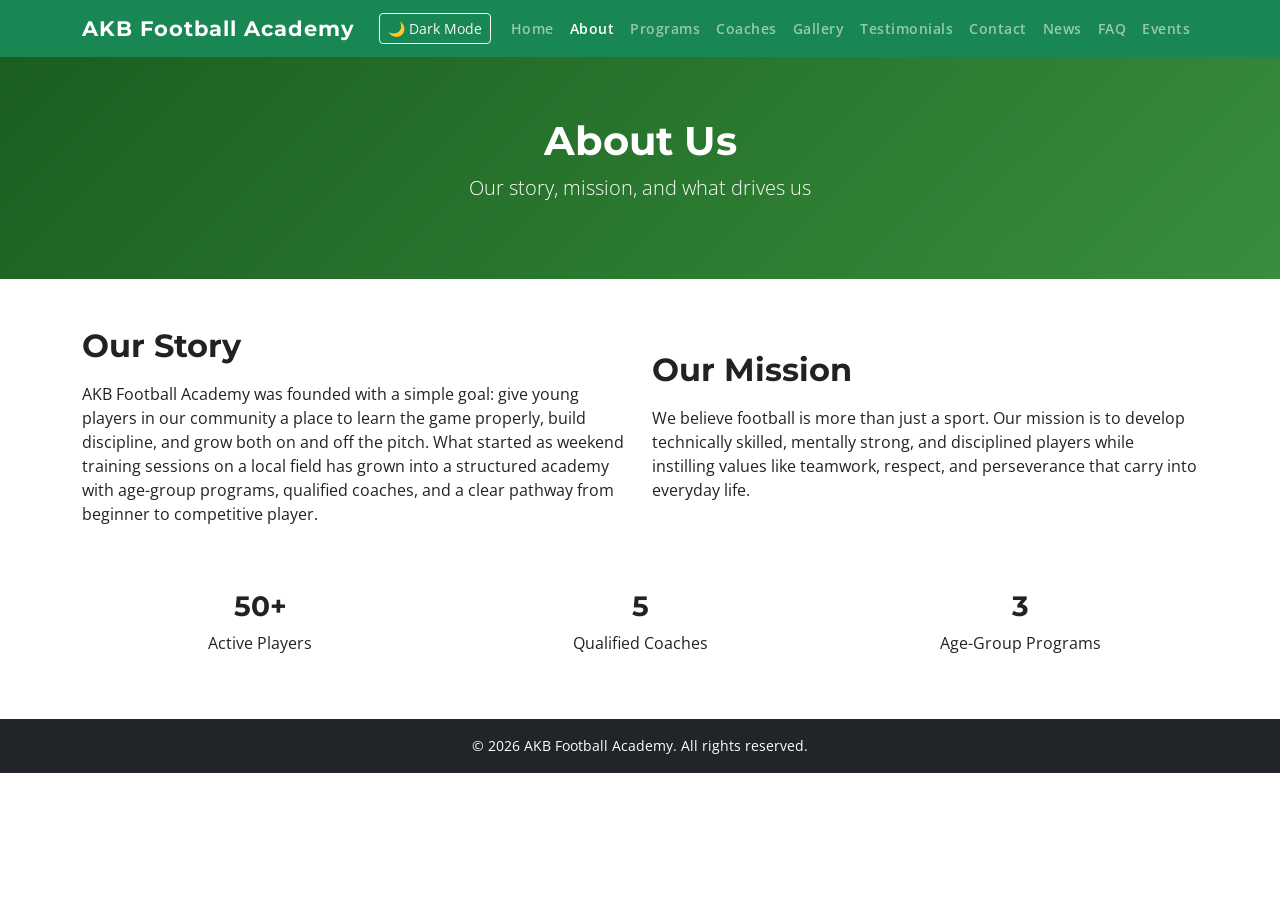
==== about.html @ e0a39520 "Add Bootstrap Icons CDN to all pages" ====
<!DOCTYPE html>
<html lang="en">
<head>
    <meta charset="UTF-8">
    <meta name="viewport" content="width=device-width, initial-scale=1.0">
    <title>About Us - AKB Football Academy</title>

    <link href="https://cdn.jsdelivr.net/npm/bootstrap@5.3.0/dist/css/bootstrap.min.css" rel="stylesheet">
    <link rel="stylesheet" href="https://cdn.jsdelivr.net/npm/bootstrap-icons@1.11.0/font/bootstrap-icons.css">
    <link rel="stylesheet" href="css/style.css">
</head>
<body>

    <nav class="navbar navbar-expand-lg navbar-dark bg-success">
        <div class="container">
            <a class="navbar-brand" href="index.html">AKB Football Academy</a>
            <button class="btn btn-sm btn-outline-light ms-2" id="darkModeToggle">🌙 Dark Mode</button>
            <button class="navbar-toggler" type="button" data-bs-toggle="collapse" data-bs-target="#navMenu">
                <span class="navbar-toggler-icon"></span>
            </button>
            <div class="collapse navbar-collapse" id="navMenu">
                <ul class="navbar-nav ms-auto">
                    <li class="nav-item"><a class="nav-link" href="index.html">Home</a></li>
                    <li class="nav-item"><a class="nav-link active" href="about.html">About</a></li>
                    <li class="nav-item"><a class="nav-link" href="programs.html">Programs</a></li>
                    <li class="nav-item"><a class="nav-link" href="coaches.html">Coaches</a></li>
                    <li class="nav-item"><a class="nav-link" href="gallery.html">Gallery</a></li>
                    <li class="nav-item"><a class="nav-link" href="testimonials.html">Testimonials</a></li>
                    <li class="nav-item"><a class="nav-link" href="contact.html">Contact</a></li>
                    <li class="nav-item"><a class="nav-link" href="news.html">News</a></li>
                    <li class="nav-item"><a class="nav-link" href="faq.html">FAQ</a></li>
                    <li class="nav-item"><a class="nav-link" href="events.html">Events</a></li>
                </ul>
            </div>
        </div>
    </nav>

   <div class="page-header text-center"> 
        <div class="container">
            <h1>About Us</h1>
            <p class="lead">Our story, mission, and what drives us</p>
        </div>
    </div>

    <section class="container py-5">
        <div class="row align-items-center">
            <div class="col-md-6">
                <h2>Our Story</h2>
                <p class="mt-3">
                    AKB Football Academy was founded with a simple goal: give young
                    players in our community a place to learn the game properly,
                    build discipline, and grow both on and off the pitch. What
                    started as weekend training sessions on a local field has grown
                    into a structured academy with age-group programs, qualified
                    coaches, and a clear pathway from beginner to competitive player.
                </p>
            </div>
            <div class="col-md-6">
                <h2>Our Mission</h2>
                <p class="mt-3">
                    We believe football is more than just a sport. Our mission is to
                    develop technically skilled, mentally strong, and disciplined
                    players while instilling values like teamwork, respect, and
                    perseverance that carry into everyday life.
                </p>
            </div>
        </div>

        <div class="row text-center mt-5">
            <div class="col-md-4">
                <h3>50+</h3>
                <p>Active Players</p>
            </div>
            <div class="col-md-4">
                <h3>5</h3>
                <p>Qualified Coaches</p>
            </div>
            <div class="col-md-4">
                <h3>3</h3>
                <p>Age-Group Programs</p>
            </div>
        </div>
    </section>

    <footer class="bg-dark text-white text-center py-3">
        <p class="mb-0">&copy; 2026 AKB Football Academy. All rights reserved.</p>
    </footer>

    <script src="https://cdn.jsdelivr.net/npm/bootstrap@5.3.0/dist/js/bootstrap.bundle.min.js"></script>
    <script src="js/script.js"></script>

</body>
</html>
---- css/style.css ----
/* ===== AKB Football Academy - Main Stylesheet ===== */

/* Google Fonts */
@import url('https://fonts.googleapis.com/css2?family=Montserrat:wght@600;700&family=Open+Sans:wght@400;600&display=swap');

/* ===== General ===== */
body {
    font-family: 'Open Sans', Arial, sans-serif;
    color: #222;
}

h1, h2, h3, h4, h5 {
    font-family: 'Montserrat', sans-serif;
    font-weight: 700;
}

/* ===== Navbar ===== */
.navbar-brand {
    font-family: 'Montserrat', sans-serif;
    font-weight: 700;
    font-size: 1.3rem;
    letter-spacing: 1px;
}

.navbar-nav .nav-link {
    font-weight: 600;
    font-size: 0.9rem;
    letter-spacing: 0.5px;
    transition: color 0.2s;
}

.navbar-nav .nav-link:hover {
    color: #ffdd57 !important;
}

/* ===== Hero Banner ===== */
.hero-banner {
    background: linear-gradient(135deg, #1b5e20, #388e3c);
    color: white;
    padding: 90px 0;
}

.hero-banner h1 {
    font-size: 2.8rem;
}

.hero-banner p {
    font-size: 1.2rem;
}

/* ===== Section Headings ===== */
.section-heading {
    font-size: 2rem;
    color: #1b5e20;
    margin-bottom: 1rem;
}

/* ===== Cards ===== */
.card {
    border: none;
    box-shadow: 0 2px 8px rgba(0,0,0,0.1);
    transition: transform 0.2s ease, box-shadow 0.2s ease;
}

.card:hover {
    transform: translateY(-5px);
    box-shadow: 0 6px 16px rgba(0,0,0,0.15);
}

/* ===== Buttons ===== */
.btn-success {
    background-color: #1b5e20;
    border-color: #1b5e20;
}

.btn-success:hover {
    background-color: #145214;
    border-color: #145214;
}

.btn-outline-success {
    color: #1b5e20;
    border-color: #1b5e20;
}

.btn-outline-success:hover {
    background-color: #1b5e20;
    color: white;
}

/* ===== Footer ===== */
footer {
    font-size: 0.9rem;
    margin-top: auto;
}

/* ===== Page Header Banner ===== */
.page-header {
    background: linear-gradient(135deg, #1b5e20, #388e3c);
    color: white;
    padding: 60px 0;
}

/* ===== Accordion ===== */
.accordion-button:not(.collapsed) {
    background-color: #1b5e20;
    color: white;
}

/* ===== Responsive ===== */
@media (max-width: 768px) {
    .hero-banner h1 {
        font-size: 2rem;
    }

    .hero-banner p {
        font-size: 1rem;
    }
}
/* ===== Dark Mode ===== */
body.dark-mode {
    background-color: #121212;
    color: #f0f0f0;
}

body.dark-mode .card {
    background-color: #1e1e1e;
    color: #f0f0f0;
}

body.dark-mode footer {
    background-color: #0a0a0a !important;
}

body.dark-mode .page-header {
    background: linear-gradient(135deg, #0a3d0a, #1b5e20);
}

body.dark-mode .hero-banner {
    background: linear-gradient(135deg, #0a3d0a, #1b5e20);
}

body.dark-mode .accordion-item {
    background-color: #1e1e1e;
    color: #f0f0f0;
}

body.dark-mode .accordion-button {
    background-color: #2a2a2a;
    color: #f0f0f0;
}
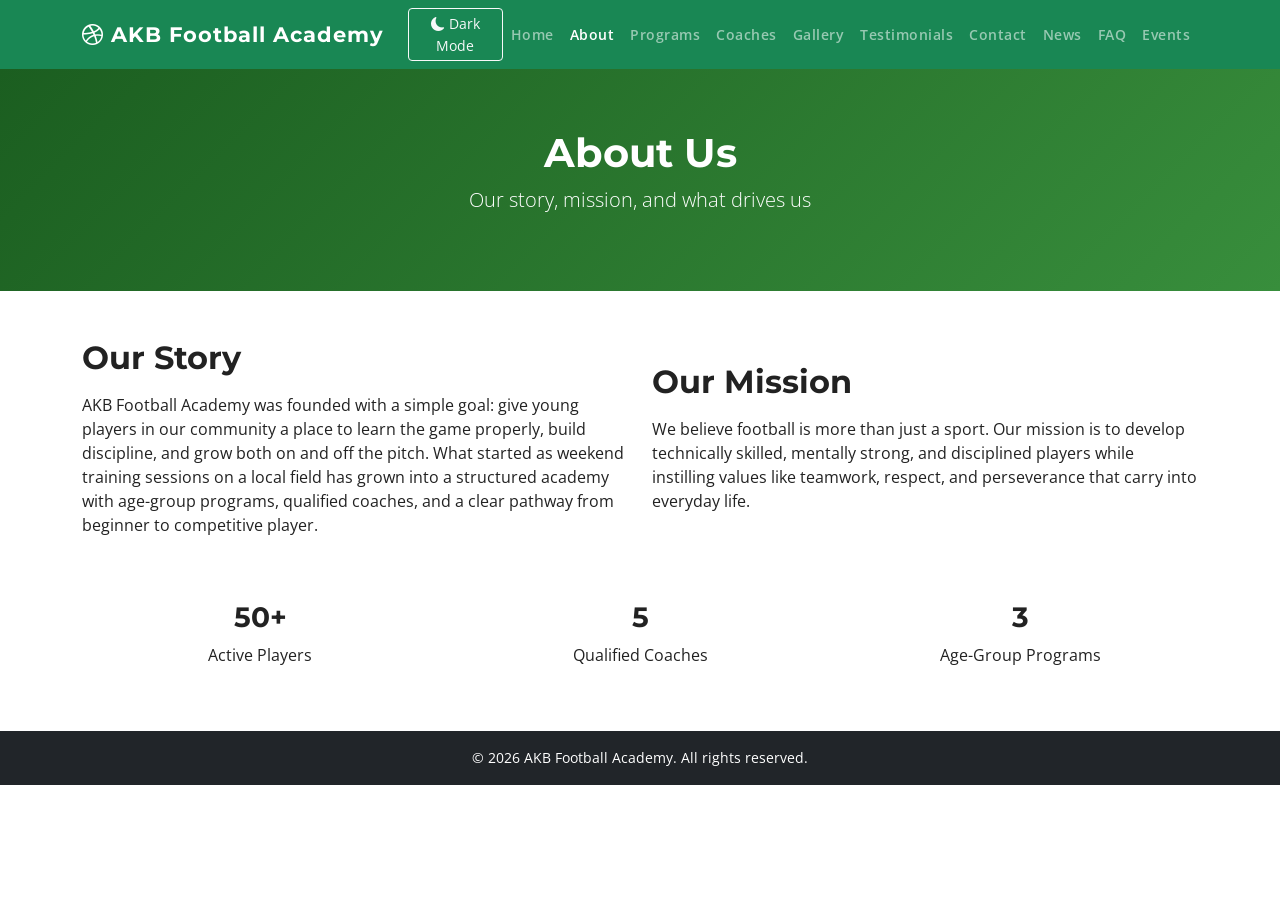
==== commit d8f4fa1f: "Add Bootstrap icons to navbar brand and dark mode button" ====
--- a/about.html
+++ b/about.html
@@ -13,8 +13,8 @@
 
     <nav class="navbar navbar-expand-lg navbar-dark bg-success">
         <div class="container">
-            <a class="navbar-brand" href="index.html">AKB Football Academy</a>
-            <button class="btn btn-sm btn-outline-light ms-2" id="darkModeToggle">🌙 Dark Mode</button>
+           <a class="navbar-brand" href="index.html"><i class="bi bi-dribbble"></i> AKB Football Academy</a>
+            <button class="btn btn-sm btn-outline-light ms-2" id="darkModeToggle"><i class="bi bi-moon-fill"></i> Dark Mode</button>
             <button class="navbar-toggler" type="button" data-bs-toggle="collapse" data-bs-target="#navMenu">
                 <span class="navbar-toggler-icon"></span>
             </button>
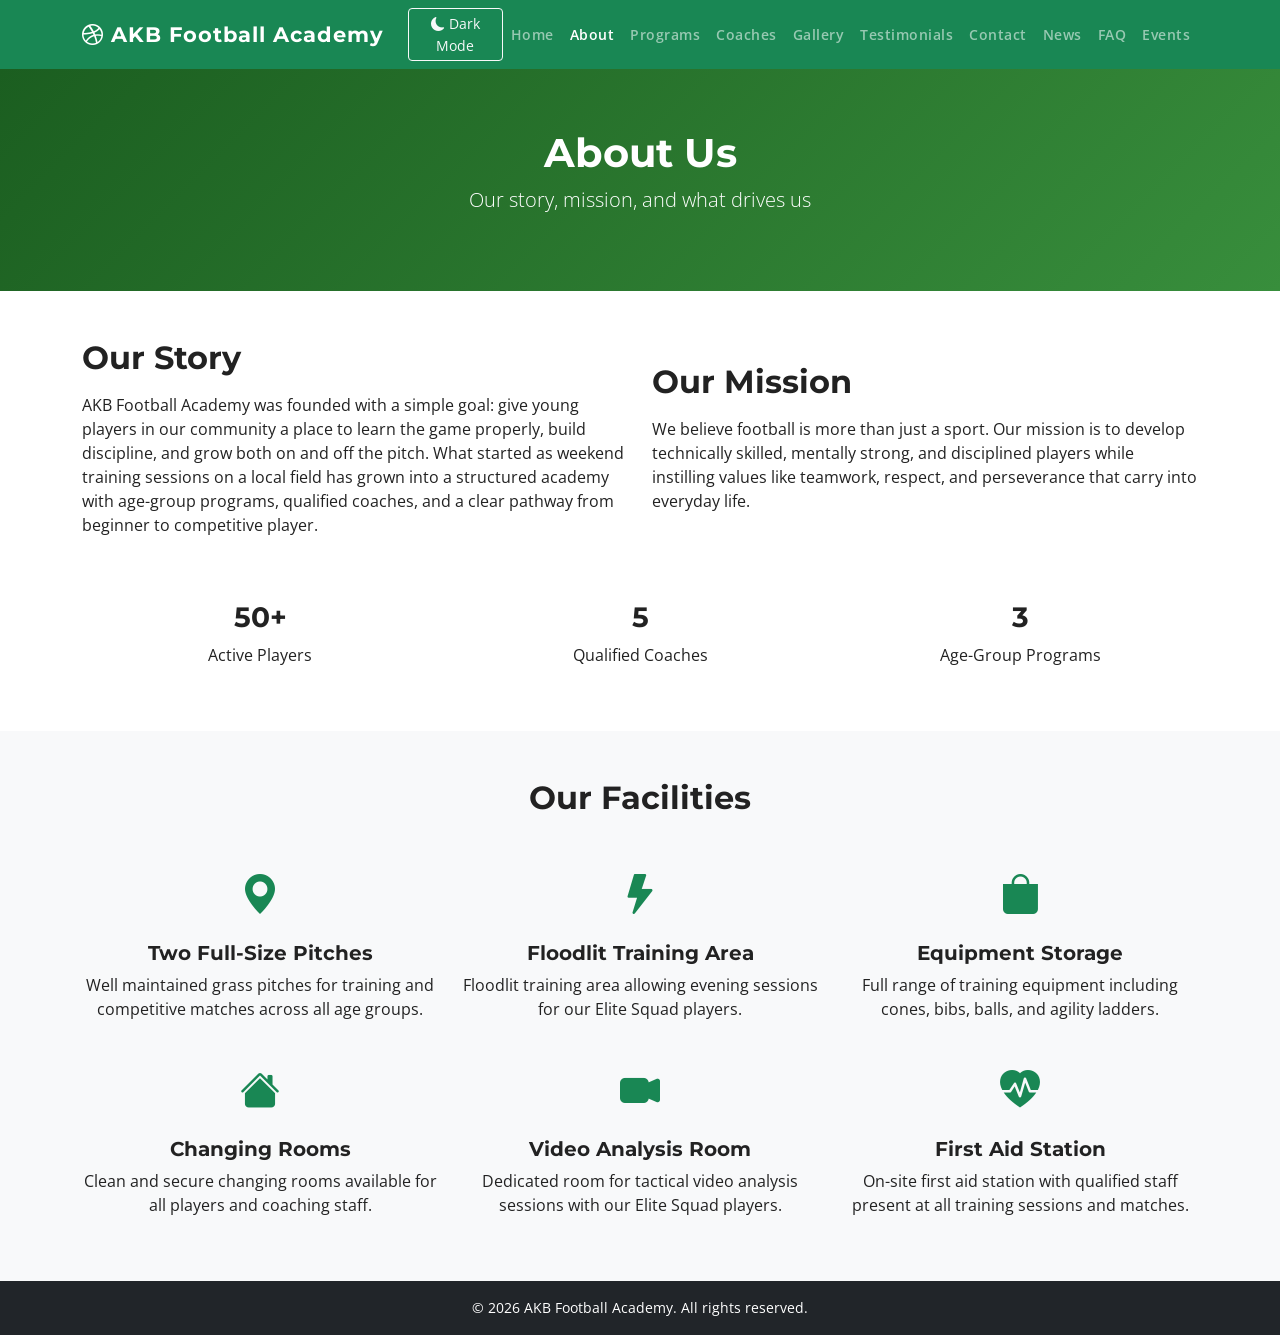
==== commit 696396d3: "Add facilities section to about page with icons" ====
--- a/about.html
+++ b/about.html
@@ -81,10 +81,48 @@
             </div>
         </div>
     </section>
-
+<!-- Facilities Section -->
+    <section class="bg-light py-5">
+        <div class="container">
+            <h2 class="text-center mb-5">Our Facilities</h2>
+            <div class="row g-4 text-center">
+                <div class="col-md-4">
+                    <i class="bi bi-geo-alt-fill text-success" style="font-size: 2.5rem;"></i>
+                    <h5 class="mt-3">Two Full-Size Pitches</h5>
+                    <p>Well maintained grass pitches for training and competitive matches across all age groups.</p>
+                </div>
+                <div class="col-md-4">
+                    <i class="bi bi-lightning-fill text-success" style="font-size: 2.5rem;"></i>
+                    <h5 class="mt-3">Floodlit Training Area</h5>
+                    <p>Floodlit training area allowing evening sessions for our Elite Squad players.</p>
+                </div>
+                <div class="col-md-4">
+                    <i class="bi bi-bag-fill text-success" style="font-size: 2.5rem;"></i>
+                    <h5 class="mt-3">Equipment Storage</h5>
+                    <p>Full range of training equipment including cones, bibs, balls, and agility ladders.</p>
+                </div>
+                <div class="col-md-4">
+                    <i class="bi bi-house-fill text-success" style="font-size: 2.5rem;"></i>
+                    <h5 class="mt-3">Changing Rooms</h5>
+                    <p>Clean and secure changing rooms available for all players and coaching staff.</p>
+                </div>
+                <div class="col-md-4">
+                    <i class="bi bi-camera-video-fill text-success" style="font-size: 2.5rem;"></i>
+                    <h5 class="mt-3">Video Analysis Room</h5>
+                    <p>Dedicated room for tactical video analysis sessions with our Elite Squad players.</p>
+                </div>
+                <div class="col-md-4">
+                    <i class="bi bi-heart-pulse-fill text-success" style="font-size: 2.5rem;"></i>
+                    <h5 class="mt-3">First Aid Station</h5>
+                    <p>On-site first aid station with qualified staff present at all training sessions and matches.</p>
+                </div>
+            </div>
+        </div>
+    </section>
     <footer class="bg-dark text-white text-center py-3">
         <p class="mb-0">&copy; 2026 AKB Football Academy. All rights reserved.</p>
     </footer>
+    
 
     <script src="https://cdn.jsdelivr.net/npm/bootstrap@5.3.0/dist/js/bootstrap.bundle.min.js"></script>
     <script src="js/script.js"></script>
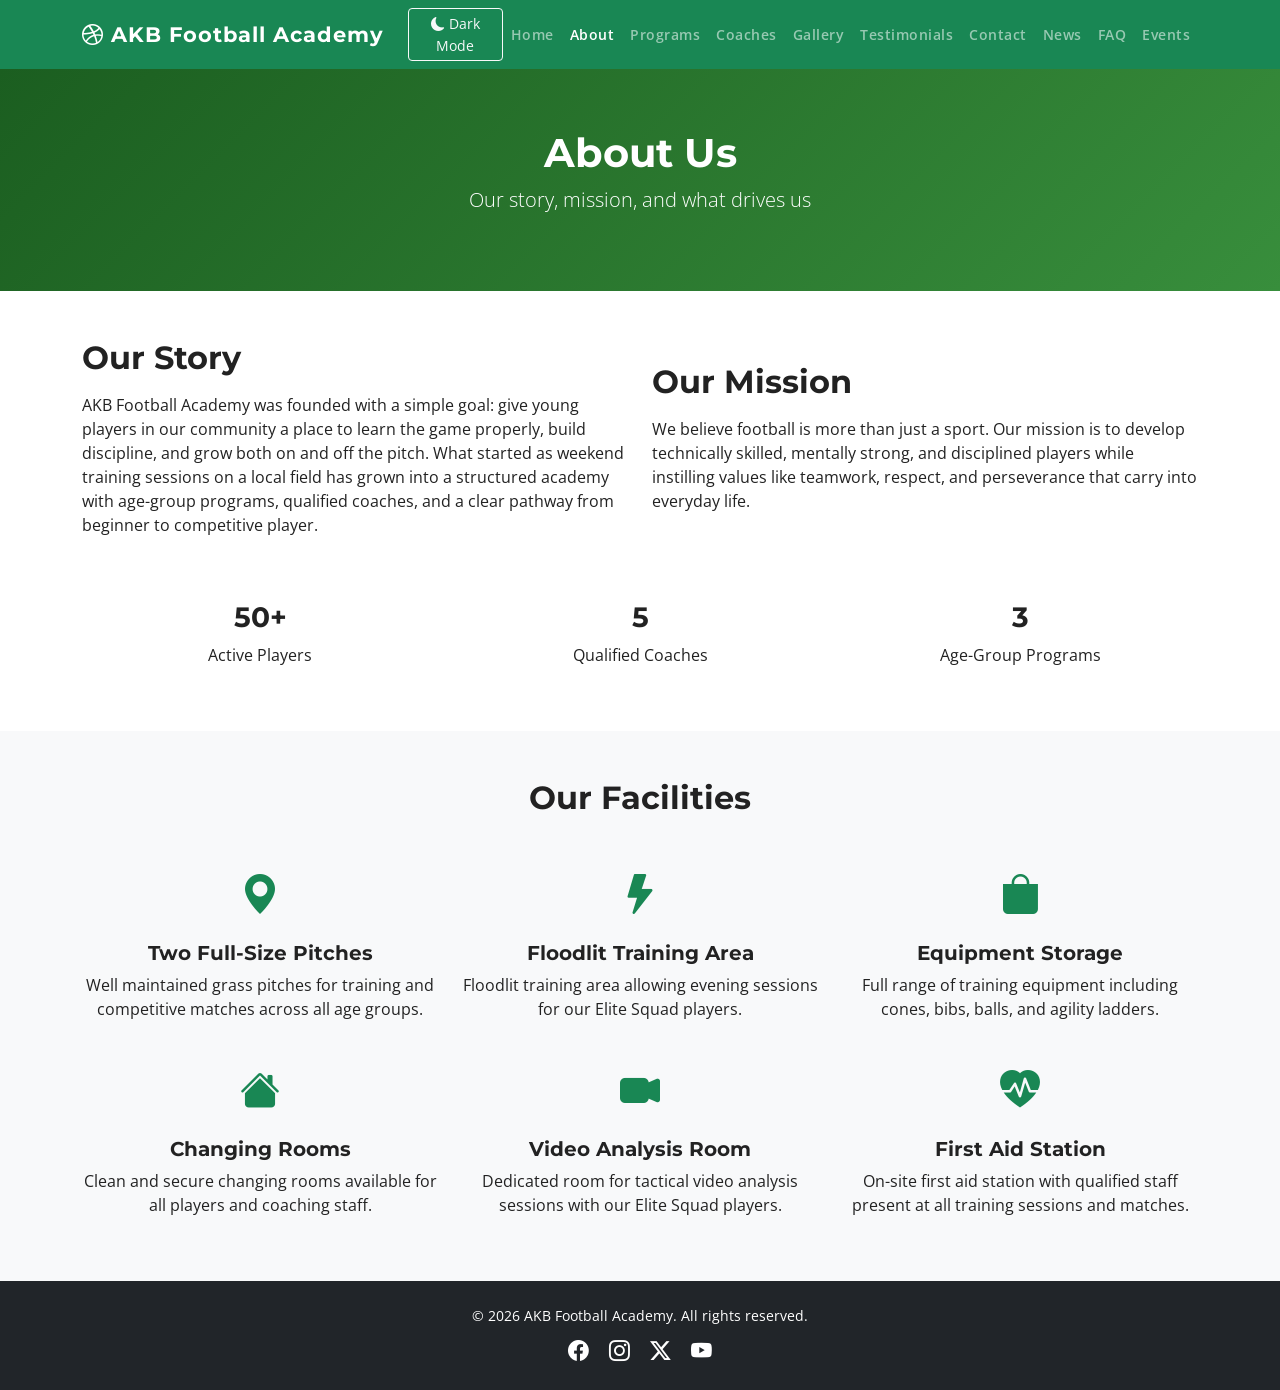
==== commit 477277ad: "Add social media links to footer on all pages" ====
--- a/about.html
+++ b/about.html
@@ -119,8 +119,15 @@
             </div>
         </div>
     </section>
-    <footer class="bg-dark text-white text-center py-3">
-        <p class="mb-0">&copy; 2026 AKB Football Academy. All rights reserved.</p>
+    <button id="backToTop" class="btn btn-success"><i class="bi bi-arrow-up"></i></button>
+   <footer class="bg-dark text-white text-center py-4">
+        <p class="mb-2">&copy; 2026 AKB Football Academy. All rights reserved.</p>
+        <div>
+            <a href="#" class="text-white me-3"><i class="bi bi-facebook" style="font-size: 1.3rem;"></i></a>
+            <a href="#" class="text-white me-3"><i class="bi bi-instagram" style="font-size: 1.3rem;"></i></a>
+            <a href="#" class="text-white me-3"><i class="bi bi-twitter-x" style="font-size: 1.3rem;"></i></a>
+            <a href="#" class="text-white"><i class="bi bi-youtube" style="font-size: 1.3rem;"></i></a>
+        </div>
     </footer>
     
 
--- a/css/style.css
+++ b/css/style.css
@@ -148,4 +148,16 @@
 body.dark-mode .accordion-button {
     background-color: #2a2a2a;
     color: #f0f0f0;
+}
+/* ===== Back to Top Button ===== */
+#backToTop {
+    position: fixed;
+    bottom: 30px;
+    right: 30px;
+    display: none;
+    z-index: 999;
+    border-radius: 50%;
+    width: 45px;
+    height: 45px;
+    font-size: 1.2rem;
 }
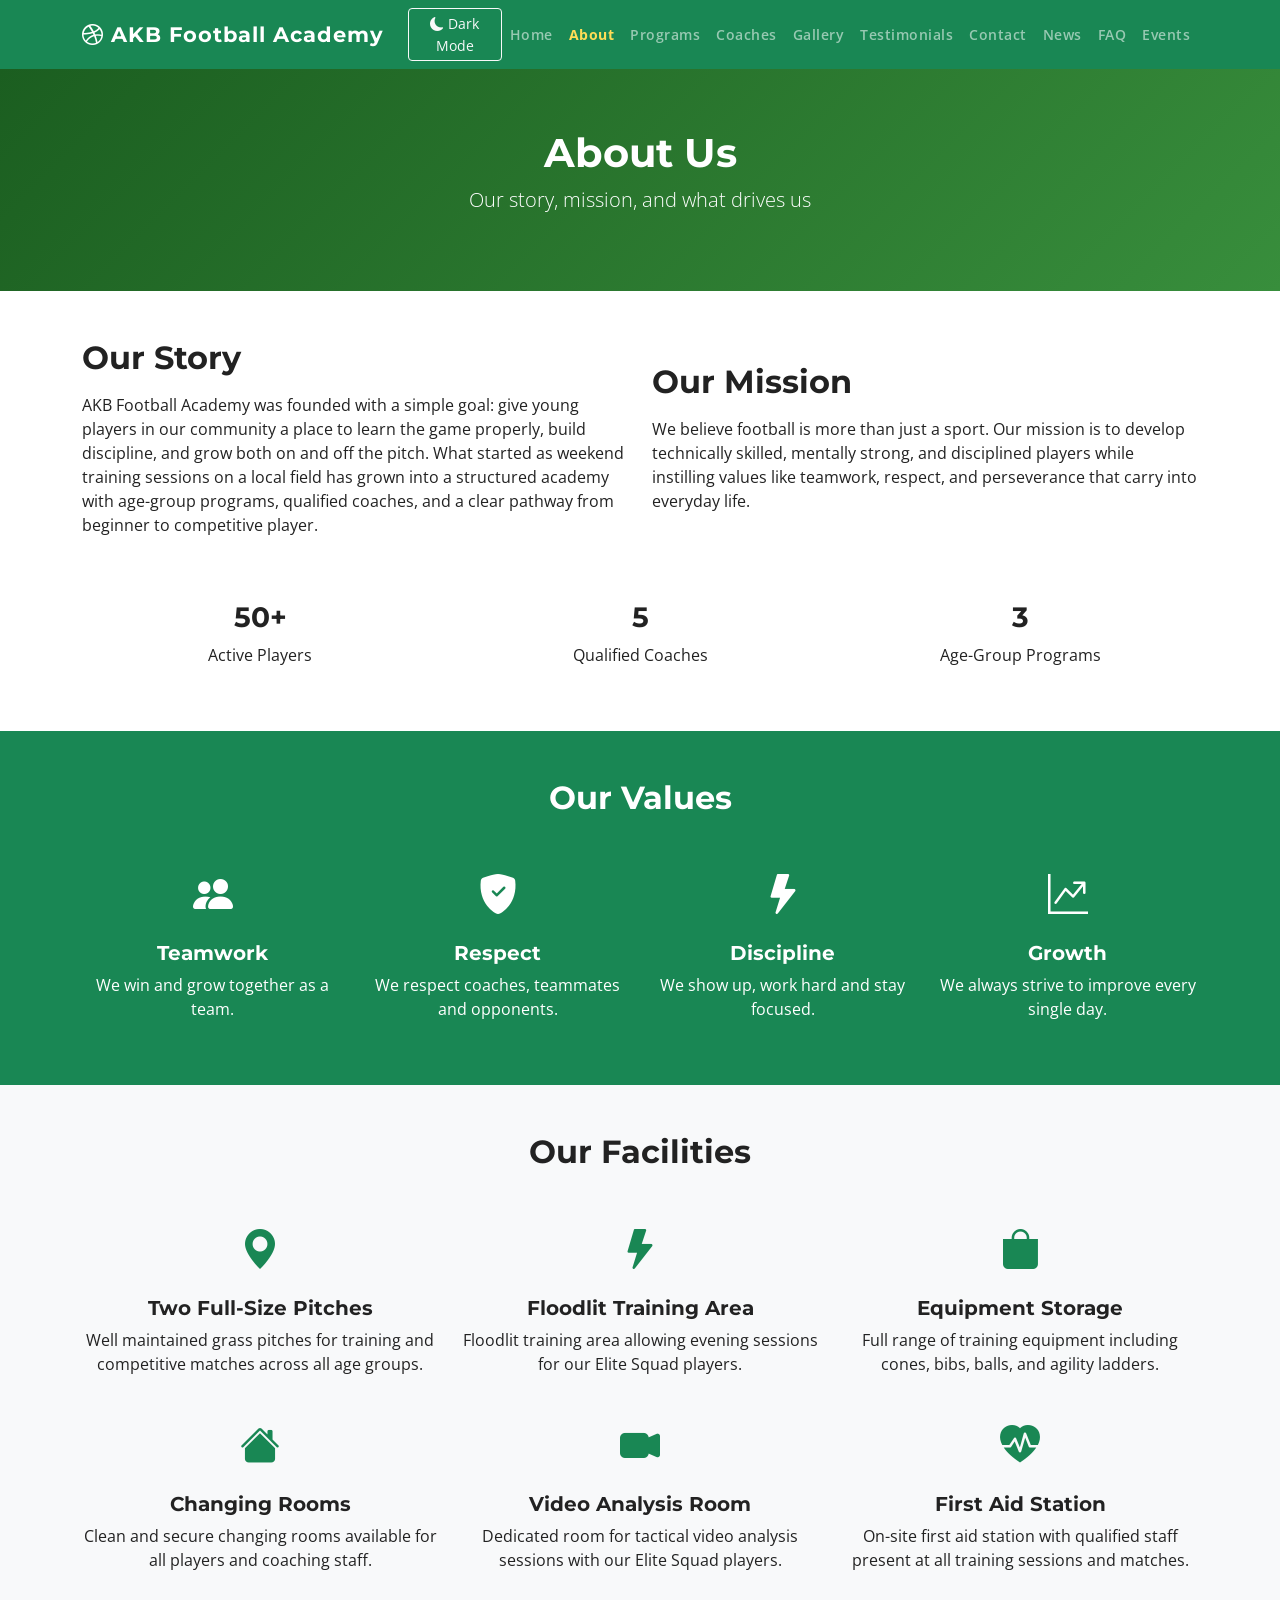
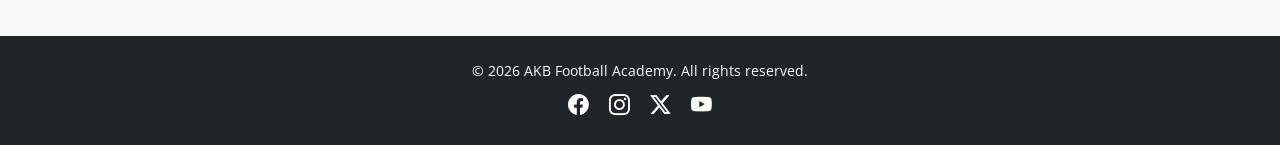
==== commit ef6cd2e1: "Add values section to about page" ====
--- a/about.html
+++ b/about.html
@@ -81,7 +81,35 @@
             </div>
         </div>
     </section>
-<!-- Facilities Section -->
+<!-- Values Section -->
+    <section class="bg-success text-white py-5">
+        <div class="container">
+            <h2 class="text-center mb-5">Our Values</h2>
+            <div class="row g-4 text-center">
+                <div class="col-md-3 col-6">
+                    <i class="bi bi-people-fill" style="font-size: 2.5rem;"></i>
+                    <h5 class="mt-3">Teamwork</h5>
+                    <p>We win and grow together as a team.</p>
+                </div>
+                <div class="col-md-3 col-6">
+                    <i class="bi bi-shield-fill-check" style="font-size: 2.5rem;"></i>
+                    <h5 class="mt-3">Respect</h5>
+                    <p>We respect coaches, teammates and opponents.</p>
+                </div>
+                <div class="col-md-3 col-6">
+                    <i class="bi bi-lightning-fill" style="font-size: 2.5rem;"></i>
+                    <h5 class="mt-3">Discipline</h5>
+                    <p>We show up, work hard and stay focused.</p>
+                </div>
+                <div class="col-md-3 col-6">
+                    <i class="bi bi-graph-up-arrow" style="font-size: 2.5rem;"></i>
+                    <h5 class="mt-3">Growth</h5>
+                    <p>We always strive to improve every single day.</p>
+                </div>
+            </div>
+        </div>
+    </section>
+    <!-- Facilities Section -->
     <section class="bg-light py-5">
         <div class="container">
             <h2 class="text-center mb-5">Our Facilities</h2>
--- a/css/style.css
+++ b/css/style.css
@@ -160,4 +160,36 @@
     width: 45px;
     height: 45px;
     font-size: 1.2rem;
+}
+/* ===== Smooth Scroll ===== */
+html {
+    scroll-behavior: smooth;
+}
+/* ===== Call to Action Section ===== */
+section.bg-success h2 {
+    font-size: 2rem;
+}
+
+/* ===== Stats Section ===== */
+.bg-success h2 {
+    font-size: 2.5rem;
+    font-weight: 700;
+}
+
+/* ===== Card Header ===== */
+.card-header h5 {
+    font-size: 1.1rem;
+    letter-spacing: 0.5px;
+}
+
+/* ===== Nav active link ===== */
+.navbar-nav .nav-link.active {
+    color: #ffdd57 !important;
+    font-weight: 700;
+}
+
+/* ===== Badge styling ===== */
+.badge {
+    font-size: 0.75rem;
+    padding: 5px 10px;
 }
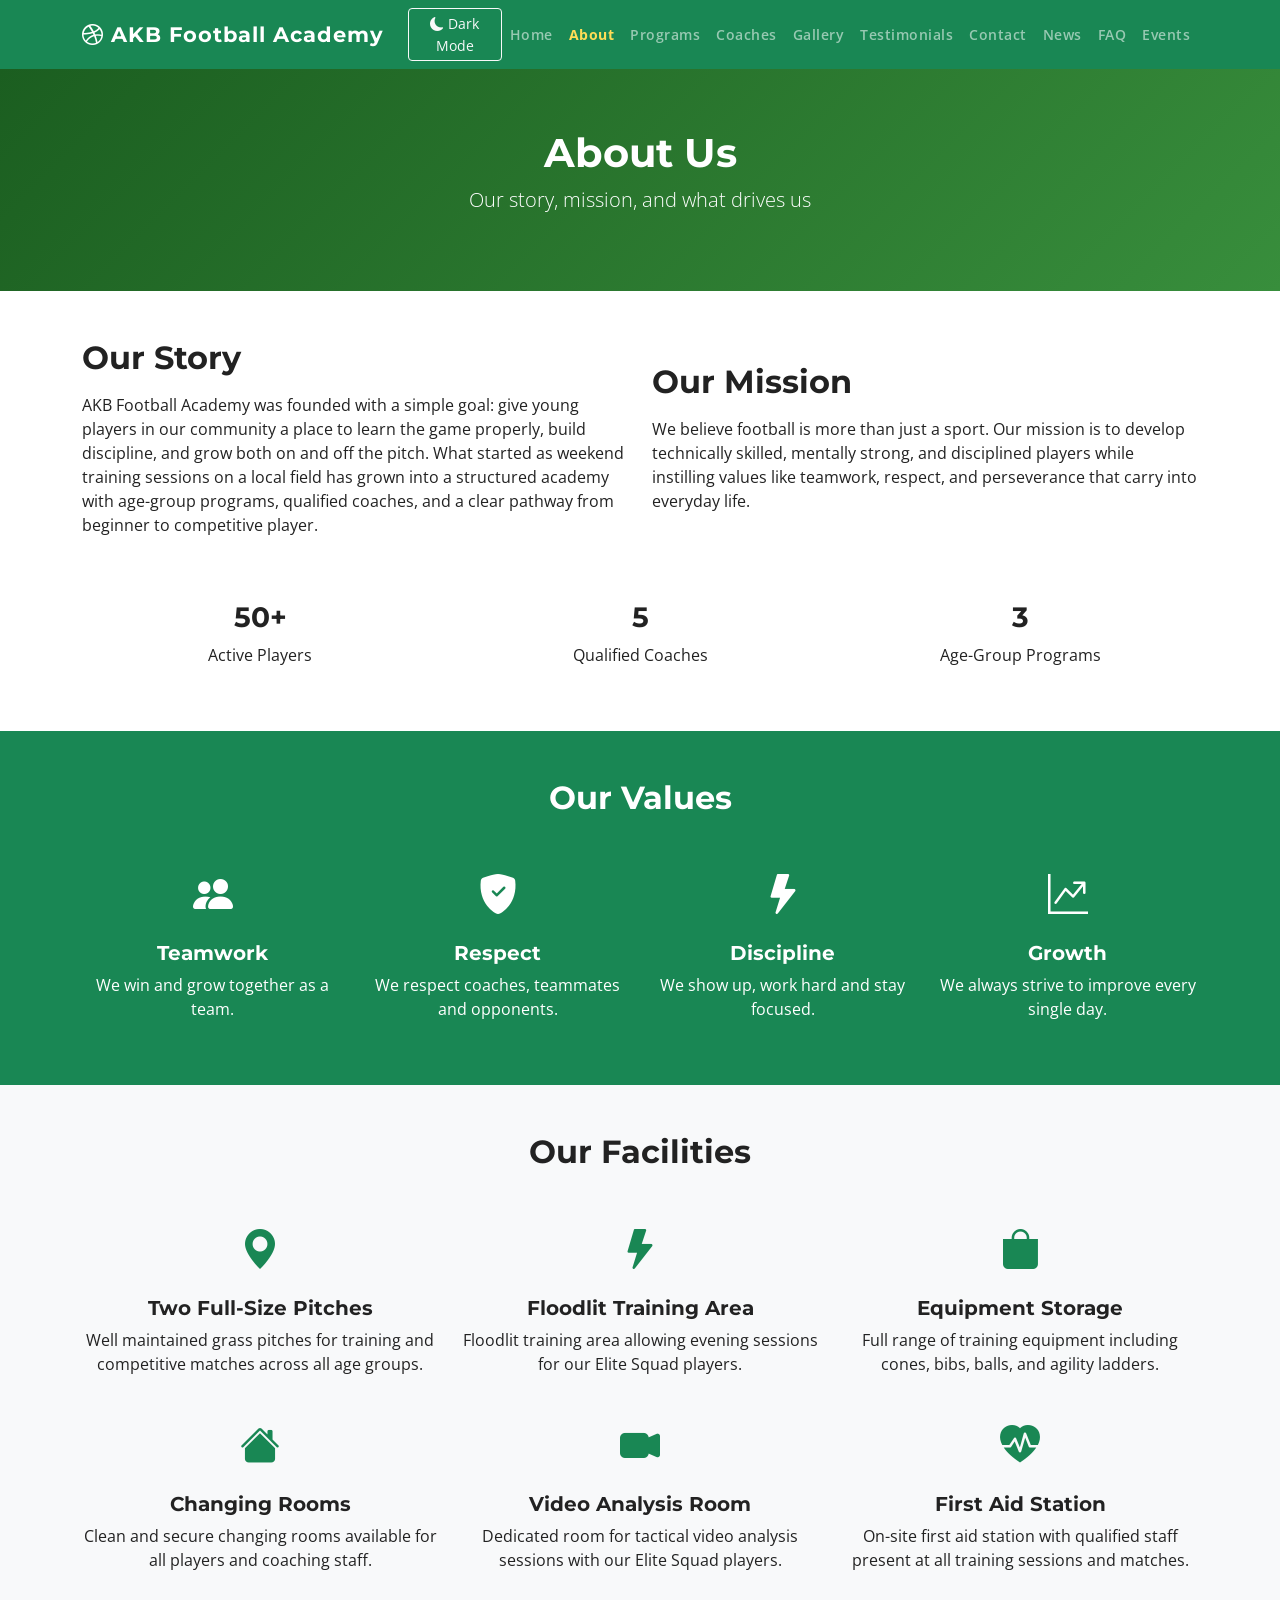
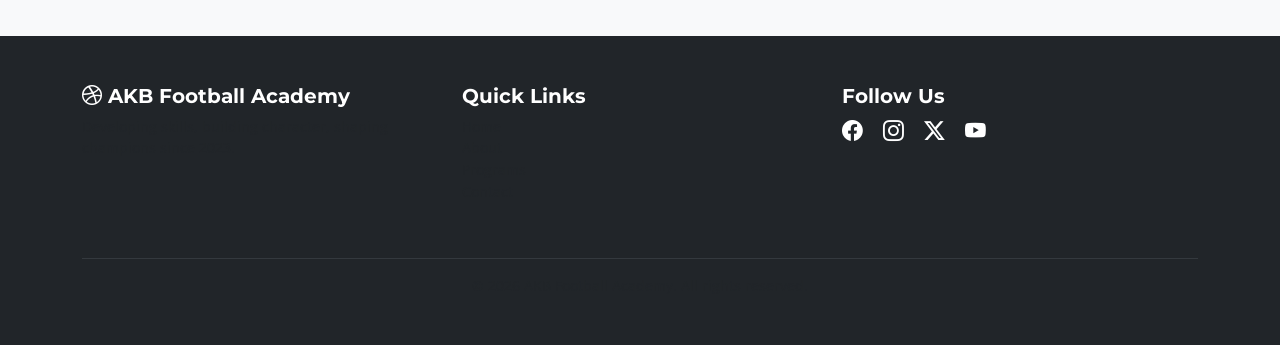
==== commit 120bb531: "Update footer with quick links and improved layout on all pages" ====
--- a/about.html
+++ b/about.html
@@ -148,16 +148,34 @@
         </div>
     </section>
     <button id="backToTop" class="btn btn-success"><i class="bi bi-arrow-up"></i></button>
-   <footer class="bg-dark text-white text-center py-4">
-        <p class="mb-2">&copy; 2026 AKB Football Academy. All rights reserved.</p>
-        <div>
-            <a href="#" class="text-white me-3"><i class="bi bi-facebook" style="font-size: 1.3rem;"></i></a>
-            <a href="#" class="text-white me-3"><i class="bi bi-instagram" style="font-size: 1.3rem;"></i></a>
-            <a href="#" class="text-white me-3"><i class="bi bi-twitter-x" style="font-size: 1.3rem;"></i></a>
-            <a href="#" class="text-white"><i class="bi bi-youtube" style="font-size: 1.3rem;"></i></a>
+  <footer class="bg-dark text-white py-5">
+        <div class="container">
+            <div class="row text-center text-md-start">
+                <div class="col-md-4 mb-4">
+                    <h5><i class="bi bi-dribbble"></i> AKB Football Academy</h5>
+                    <p class="text-muted">Developing skills, building character, shaping champions since 2023.</p>
+                </div>
+                <div class="col-md-4 mb-4">
+                    <h5>Quick Links</h5>
+                    <ul class="list-unstyled">
+                        <li><a href="index.html" class="text-muted text-decoration-none">Home</a></li>
+                        <li><a href="about.html" class="text-muted text-decoration-none">About</a></li>
+                        <li><a href="programs.html" class="text-muted text-decoration-none">Programs</a></li>
+                        <li><a href="contact.html" class="text-muted text-decoration-none">Contact</a></li>
+                    </ul>
+                </div>
+                <div class="col-md-4 mb-4">
+                    <h5>Follow Us</h5>
+                    <a href="#" class="text-white me-3"><i class="bi bi-facebook" style="font-size: 1.3rem;"></i></a>
+                    <a href="#" class="text-white me-3"><i class="bi bi-instagram" style="font-size: 1.3rem;"></i></a>
+                    <a href="#" class="text-white me-3"><i class="bi bi-twitter-x" style="font-size: 1.3rem;"></i></a>
+                    <a href="#" class="text-white"><i class="bi bi-youtube" style="font-size: 1.3rem;"></i></a>
+                </div>
+            </div>
+            <hr class="border-secondary">
+            <p class="text-center text-muted mb-0">&copy; 2026 AKB Football Academy. All rights reserved.</p>
         </div>
     </footer>
-    
 
     <script src="https://cdn.jsdelivr.net/npm/bootstrap@5.3.0/dist/js/bootstrap.bundle.min.js"></script>
     <script src="js/script.js"></script>
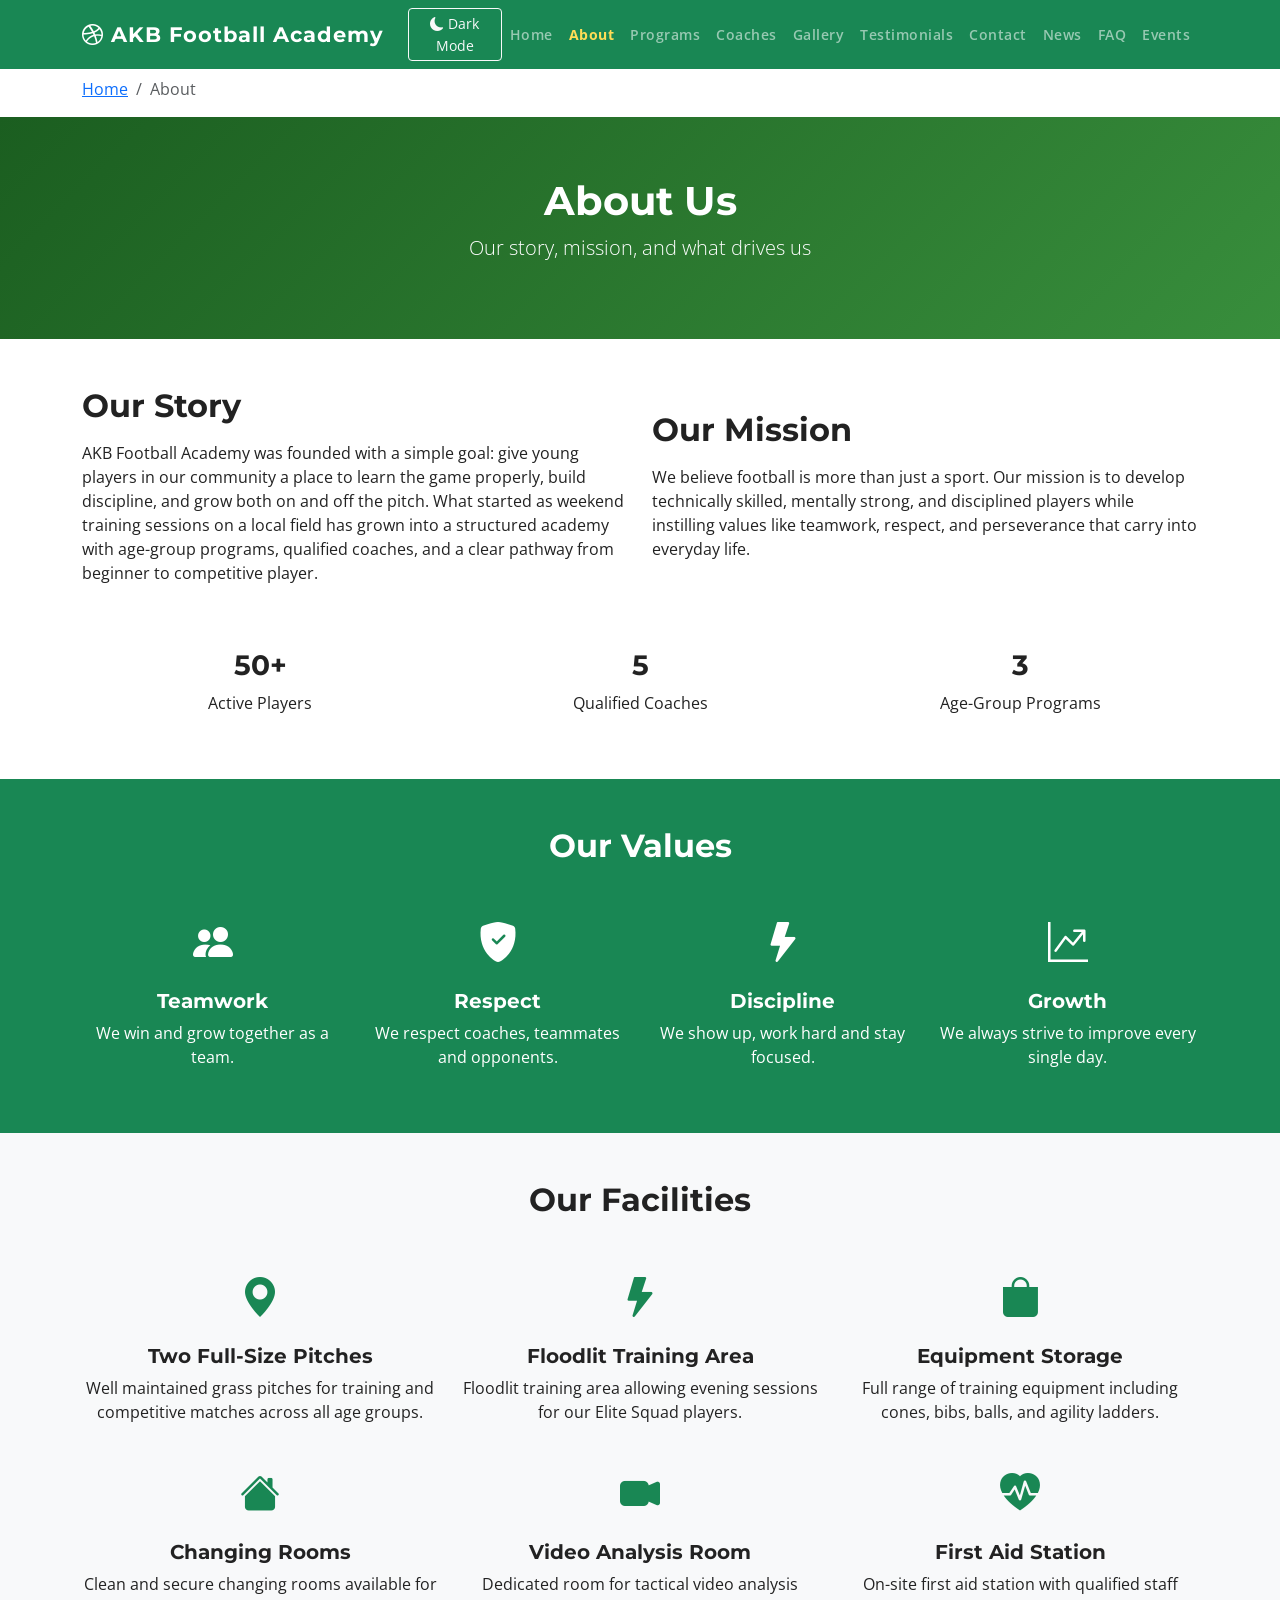
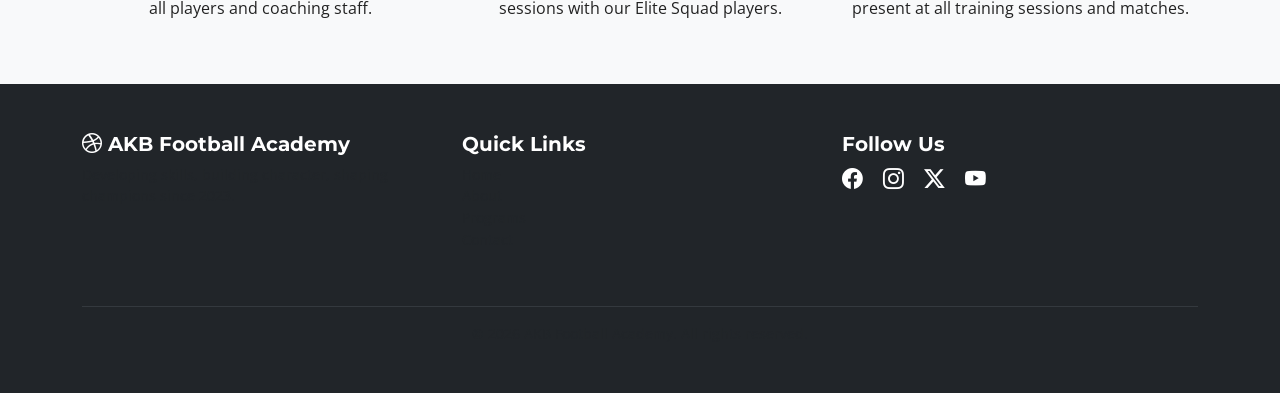
==== commit 1517dbce: "Add breadcrumb navigation to all pages" ====
--- a/about.html
+++ b/about.html
@@ -13,7 +13,7 @@
 
     <nav class="navbar navbar-expand-lg navbar-dark bg-success">
         <div class="container">
-           <a class="navbar-brand" href="index.html"><i class="bi bi-dribbble"></i> AKB Football Academy</a>
+            <a class="navbar-brand" href="index.html"><i class="bi bi-dribbble"></i> AKB Football Academy</a>
             <button class="btn btn-sm btn-outline-light ms-2" id="darkModeToggle"><i class="bi bi-moon-fill"></i> Dark Mode</button>
             <button class="navbar-toggler" type="button" data-bs-toggle="collapse" data-bs-target="#navMenu">
                 <span class="navbar-toggler-icon"></span>
@@ -35,7 +35,16 @@
         </div>
     </nav>
 
-   <div class="page-header text-center"> 
+    <div class="container mt-2">
+        <nav aria-label="breadcrumb">
+            <ol class="breadcrumb">
+                <li class="breadcrumb-item"><a href="index.html">Home</a></li>
+                <li class="breadcrumb-item active">About</li>
+            </ol>
+        </nav>
+    </div>
+
+    <div class="page-header text-center">
         <div class="container">
             <h1>About Us</h1>
             <p class="lead">Our story, mission, and what drives us</p>
@@ -81,7 +90,8 @@
             </div>
         </div>
     </section>
-<!-- Values Section -->
+
+    <!-- Values Section -->
     <section class="bg-success text-white py-5">
         <div class="container">
             <h2 class="text-center mb-5">Our Values</h2>
@@ -109,6 +119,7 @@
             </div>
         </div>
     </section>
+
     <!-- Facilities Section -->
     <section class="bg-light py-5">
         <div class="container">
@@ -147,8 +158,10 @@
             </div>
         </div>
     </section>
+
     <button id="backToTop" class="btn btn-success"><i class="bi bi-arrow-up"></i></button>
-  <footer class="bg-dark text-white py-5">
+
+    <footer class="bg-dark text-white py-5">
         <div class="container">
             <div class="row text-center text-md-start">
                 <div class="col-md-4 mb-4">
--- a/css/style.css
+++ b/css/style.css
@@ -192,4 +192,31 @@
 .badge {
     font-size: 0.75rem;
     padding: 5px 10px;
+}
+/* ===== Tooltip styles ===== */
+.navbar-brand:hover {
+    opacity: 0.85;
+    transition: opacity 0.2s;
+}
+
+/* ===== Table styles ===== */
+.table-success th {
+    font-family: 'Montserrat', sans-serif;
+    font-weight: 700;
+}
+
+/* ===== Form styles ===== */
+.form-control:focus {
+    border-color: #1b5e20;
+    box-shadow: 0 0 0 0.2rem rgba(27, 94, 32, 0.25);
+}
+
+.form-select:focus {
+    border-color: #1b5e20;
+    box-shadow: 0 0 0 0.2rem rgba(27, 94, 32, 0.25);
+}
+
+/* ===== Accordion focus ===== */
+.accordion-button:focus {
+    box-shadow: 0 0 0 0.2rem rgba(27, 94, 32, 0.25);
 }
